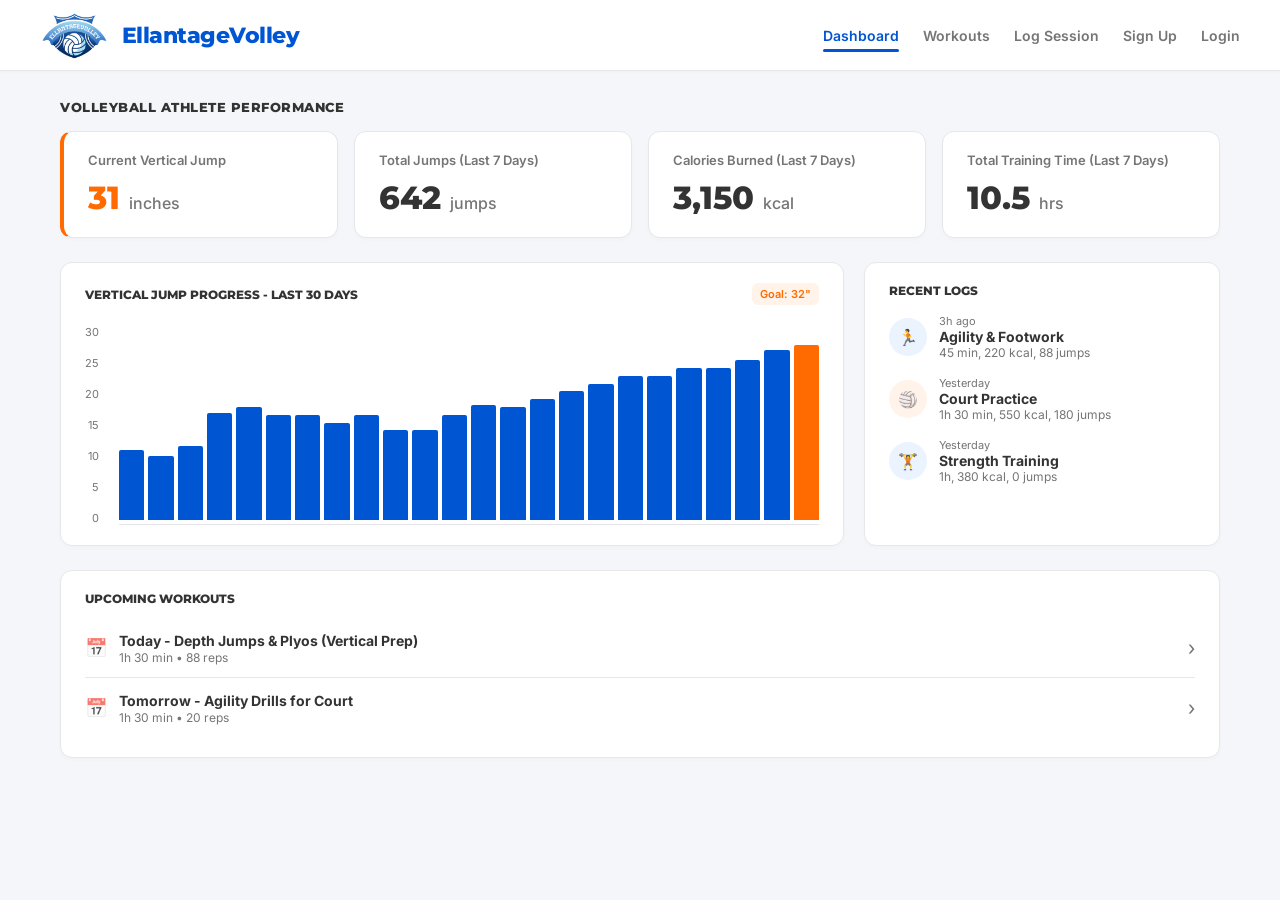
==== index.html @ fde2100e "Add files via upload" ====
<!DOCTYPE html>
<html lang="en">
<head>
  <meta charset="UTF-8">
  <meta name="viewport" content="width=device-width, initial-scale=1.0">
  <title>EllantageVolley | Volleyball Fitness & Jump Tracker</title>
  <link rel="shortcut icon" href="logo.png">
  <link rel="stylesheet" href="style.css">
</head>
<body>

  <!-- Top Navigation Bar -->
  <header id="navbar">
    <div id="logo-container">
      <img src="logo.png" alt="EllantageVolley Logo" id="logo-img">
      <span id="logo-text">EllantageVolley</span>
    </div>
    <nav id="nav-links">
      <a href="#" class="nav-item active">Dashboard</a>
      <a href="#" class="nav-item">Workouts</a>
      <a href="#" class="nav-item">Log Session</a>
      <a href="signup.html" class="nav-item">Sign Up</a>
      <a href="login.html" class="nav-item">Login</a>
    </nav>
  </header>

  <!-- Main Dashboard Wrapper -->
  <main class="dashboard-container">
    <h1 class="page-title">VOLLEYBALL ATHLETE PERFORMANCE</h1>

    <!-- KPI Summary Cards Grid -->
    <section class="kpi-grid">
      <div class="card kpi-card highlight-card">
        <h2>Current Vertical Jump</h2>
        <div class="stat-value text-orange">31 <span class="unit">inches</span></div>
      </div>
      <div class="card kpi-card">
        <h2>Total Jumps (Last 7 Days)</h2>
        <div class="stat-value">642 <span class="unit">jumps</span></div>
      </div>
      <div class="card kpi-card">
        <h2>Calories Burned (Last 7 Days)</h2>
        <div class="stat-value">3,150 <span class="unit">kcal</span></div>
      </div>
      <div class="card kpi-card">
        <h2>Total Training Time (Last 7 Days)</h2>
        <div class="stat-value">10.5 <span class="unit">hrs</span></div>
      </div>
    </section>

    <!-- Main Content Area: Bar Chart & Recent Activity -->
    <div class="main-grid">
      
      <!-- Progress Bar Chart -->
      <section class="card chart-section">
        <div class="chart-header">
          <h2>VERTICAL JUMP PROGRESS - LAST 30 DAYS</h2>
          <span class="target-badge">Goal: 32"</span>
        </div>
        <div class="chart-container">
          <div class="y-axis">
            <span>30</span>
            <span>25</span>
            <span>20</span>
            <span>15</span>
            <span>10</span>
            <span>5</span>
            <span>0</span>
          </div>
          <div class="bars-wrapper">
            <div class="bar" style="--height: 36%;"></div>
            <div class="bar" style="--height: 33%;"></div>
            <div class="bar" style="--height: 38%;"></div>
            <div class="bar" style="--height: 55%;"></div>
            <div class="bar" style="--height: 58%;"></div>
            <div class="bar" style="--height: 54%;"></div>
            <div class="bar" style="--height: 54%;"></div>
            <div class="bar" style="--height: 50%;"></div>
            <div class="bar" style="--height: 54%;"></div>
            <div class="bar" style="--height: 46%;"></div>
            <div class="bar" style="--height: 46%;"></div>
            <div class="bar" style="--height: 54%;"></div>
            <div class="bar" style="--height: 59%;"></div>
            <div class="bar" style="--height: 58%;"></div>
            <div class="bar" style="--height: 62%;"></div>
            <div class="bar" style="--height: 66%;"></div>
            <div class="bar" style="--height: 70%;"></div>
            <div class="bar" style="--height: 74%;"></div>
            <div class="bar" style="--height: 74%;"></div>
            <div class="bar" style="--height: 78%;"></div>
            <div class="bar" style="--height: 78%;"></div>
            <div class="bar" style="--height: 82%;"></div>
            <div class="bar" style="--height: 87%;"></div>
            <div class="bar bar-accent" style="--height: 90%;"></div>
          </div>
        </div>
      </section>

      <!-- Recent Workout Logs -->
      <section class="card recent-logs">
        <h2>RECENT LOGS</h2>
        <ul class="logs-list">
          <li class="log-item">
            <div class="icon-circle">🏃</div>
            <div class="log-details">
              <span class="time-ago">3h ago</span>
              <strong>Agility & Footwork</strong>
              <p>45 min, 220 kcal, 88 jumps</p>
            </div>
          </li>
          <li class="log-item">
            <div class="icon-circle icon-orange">🏐</div>
            <div class="log-details">
              <span class="time-ago">Yesterday</span>
              <strong>Court Practice</strong>
              <p>1h 30 min, 550 kcal, 180 jumps</p>
            </div>
          </li>
          <li class="log-item">
            <div class="icon-circle">🏋️</div>
            <div class="log-details">
              <span class="time-ago">Yesterday</span>
              <strong>Strength Training</strong>
              <p>1h, 380 kcal, 0 jumps</p>
            </div>
          </li>
        </ul>
      </section>

    </div>

    <!-- Upcoming Sessions Block -->
    <section class="card upcoming-section">
      <h2>UPCOMING WORKOUTS</h2>
      <div class="upcoming-item">
        <div class="upcoming-info">
          <span class="calendar-icon">📅</span>
          <div>
            <strong>Today - Depth Jumps & Plyos (Vertical Prep)</strong>
            <p>1h 30 min • 88 reps</p>
          </div>
        </div>
        <span class="arrow">&rsaquo;</span>
      </div>
      <div class="upcoming-item">
        <div class="upcoming-info">
          <span class="calendar-icon">📅</span>
          <div>
            <strong>Tomorrow - Agility Drills for Court</strong>
            <p>1h 30 min • 20 reps</p>
          </div>
        </div>
        <span class="arrow">&rsaquo;</span>
      </div>
    </section>

  </main>
</body>
</html>
---- style.css ----
@import url('https://fonts.googleapis.com/css2?family=Montserrat:wght@600;700;800&family=Inter:wght@400;500;600&display=swap');

/* Color Variables */
:root {
  --primary-blue: #0056D2;
  --secondary-orange: #FF6B00;
  --dark-slate: #333333;
  --bg-color: #F4F6F9;
  --card-bg: #FFFFFF;
  --text-muted: #757575;
  --border-color: #E5E7EB;
}

* {
  box-sizing: border-box;
  margin: 0;
  padding: 0;
}

body {
  font-family: 'Inter', -apple-system, BlinkMacSystemFont, sans-serif;
  background-color: var(--bg-color);
  color: var(--dark-slate);
  padding-bottom: 40px;
}

/* Responsive Navigation Bar */
#navbar {
  display: flex;
  justify-content: space-between;
  align-items: center;
  background-color: var(--card-bg);
  padding: 10px 40px;
  border-bottom: 1px solid var(--border-color);
  box-shadow: 0 1px 3px rgba(0,0,0,0.03);
}

#logo-container {
  display: flex;
  align-items: center;
  gap: 12px;
}

#logo-img {
  height: 50px;
  width: auto;
  object-fit: contain;
}

#logo-text {
  font-family: 'Montserrat', sans-serif;
  font-size: 22px;
  font-weight: 800;
  letter-spacing: -0.5px;
  color: var(--primary-blue);
}

#nav-links {
  display: flex;
  gap: 24px;
}

.nav-item {
  text-decoration: none;
  color: var(--text-muted);
  font-size: 14px;
  font-weight: 600;
  padding: 8px 0;
  position: relative;
  transition: color 0.2s ease;
}

.nav-item:hover, .nav-item.active {
  color: var(--primary-blue);
}

.nav-item.active::after {
  content: '';
  position: absolute;
  bottom: 0;
  left: 0;
  width: 100%;
  height: 3px;
  background-color: var(--primary-blue);
  border-radius: 2px;
}

/* Dashboard Layout Structure */
.dashboard-container {
  max-width: 1200px;
  margin: 28px auto 0 auto;
  padding: 0 20px;
}

.page-title {
  font-family: 'Montserrat', sans-serif;
  font-size: 13px;
  font-weight: 800;
  letter-spacing: 0.5px;
  margin-bottom: 16px;
  color: var(--dark-slate);
}

/* Cards Design */
.card {
  background-color: var(--card-bg);
  border-radius: 12px;
  padding: 20px 24px;
  border: 1px solid var(--border-color);
  box-shadow: 0 2px 4px rgba(0, 0, 0, 0.02);
}

/* Responsive KPI Cards Grid */
.kpi-grid {
  display: grid;
  grid-template-columns: repeat(4, 1fr);
  gap: 16px;
  margin-bottom: 24px;
}

.kpi-card h2 {
  font-size: 13px;
  color: var(--text-muted);
  font-weight: 600;
  margin-bottom: 10px;
}

.kpi-card.highlight-card {
  border-left: 4px solid var(--secondary-orange);
}

.stat-value {
  font-family: 'Montserrat', sans-serif;
  font-size: 32px;
  font-weight: 800;
  color: var(--dark-slate);
}

.text-orange {
  color: var(--secondary-orange);
}

.stat-value .unit {
  font-family: 'Inter', sans-serif;
  font-size: 16px;
  font-weight: 500;
  color: var(--text-muted);
}

/* Chart & Recent Activity Grid Split */
.main-grid {
  display: grid;
  grid-template-columns: 2.2fr 1fr;
  gap: 20px;
  margin-bottom: 24px;
}

/* Chart Styles */
.chart-header {
  display: flex;
  justify-content: space-between;
  align-items: center;
  margin-bottom: 20px;
}

.chart-header h2 {
  font-family: 'Montserrat', sans-serif;
  font-size: 12px;
  font-weight: 800;
  color: var(--dark-slate);
}

.target-badge {
  font-size: 11px;
  font-weight: 600;
  background-color: #FFF3EA;
  color: var(--secondary-orange);
  padding: 4px 8px;
  border-radius: 6px;
}

.chart-container {
  display: flex;
  height: 200px;
  gap: 12px;
}

.y-axis {
  display: flex;
  flex-direction: column;
  justify-content: space-between;
  font-size: 11px;
  color: var(--text-muted);
  text-align: right;
  padding-right: 8px;
}

.bars-wrapper {
  display: flex;
  align-items: flex-end;
  justify-content: space-between;
  flex-grow: 1;
  border-bottom: 1px solid var(--border-color);
  padding-bottom: 4px;
  gap: 4px;
}

.bar {
  flex-grow: 1;
  background-color: var(--primary-blue);
  height: var(--height);
  border-top-left-radius: 2px;
  border-top-right-radius: 2px;
  transition: opacity 0.2s;
}

.bar-accent {
  background-color: var(--secondary-orange);
}

.bar:hover {
  opacity: 0.8;
}

/* Recent Activity Feed */
.recent-logs h2 {
  font-family: 'Montserrat', sans-serif;
  font-size: 12px;
  font-weight: 800;
  color: var(--dark-slate);
  margin-bottom: 16px;
}

.logs-list {
  list-style: none;
  display: flex;
  flex-direction: column;
  gap: 16px;
}

.log-item {
  display: flex;
  align-items: center;
  gap: 12px;
}

.icon-circle {
  width: 38px;
  height: 38px;
  background-color: #EBF3FF;
  border-radius: 50%;
  display: flex;
  align-items: center;
  justify-content: center;
  font-size: 16px;
}

.icon-orange {
  background-color: #FFF3EA;
}

.log-details {
  display: flex;
  flex-direction: column;
}

.time-ago {
  font-size: 11px;
  color: var(--text-muted);
}

.log-details strong {
  font-size: 14px;
  color: var(--dark-slate);
}

.log-details p {
  font-size: 12px;
  color: var(--text-muted);
}

/* Upcoming Workouts Section */
.upcoming-section h2 {
  font-family: 'Montserrat', sans-serif;
  font-size: 12px;
  font-weight: 800;
  color: var(--dark-slate);
  margin-bottom: 12px;
}

.upcoming-item {
  display: flex;
  justify-content: space-between;
  align-items: center;
  padding: 12px 0;
  border-bottom: 1px solid var(--border-color);
}

.upcoming-item:last-child {
  border-bottom: none;
}

.upcoming-info {
  display: flex;
  align-items: center;
  gap: 12px;
}

.calendar-icon {
  font-size: 18px;
  opacity: 0.7;
}

.upcoming-info strong {
  font-size: 14px;
  color: var(--dark-slate);
}

.upcoming-info p {
  font-size: 12px;
  color: var(--text-muted);
}

.arrow {
  font-size: 20px;
  color: var(--text-muted);
}

/* ===================================================
   RESPONSIVE MEDIA QUERIES
   =================================================== */

/* Tablet (Max-width 1024px) */
@media (max-width: 1024px) {
  .kpi-grid {
    grid-template-columns: repeat(2, 1fr);
  }
  .main-grid {
    grid-template-columns: 1fr;
  }
}

/* Mobile (Max-width 640px) */
@media (max-width: 640px) {
  #navbar {
    padding: 12px 16px;
    flex-direction: column;
    gap: 12px;
  }

  #nav-links {
    gap: 14px;
    font-size: 13px;
    width: 100%;
    justify-content: space-between;
    overflow-x: auto;
  }

  .dashboard-container {
    padding: 0 12px;
    margin-top: 16px;
  }

  .kpi-grid {
    grid-template-columns: 1fr;
  }

  .stat-value {
    font-size: 26px;
  }

  .chart-container {
    height: 160px;
  }

  .bars-wrapper {
    gap: 2px;
  }
}
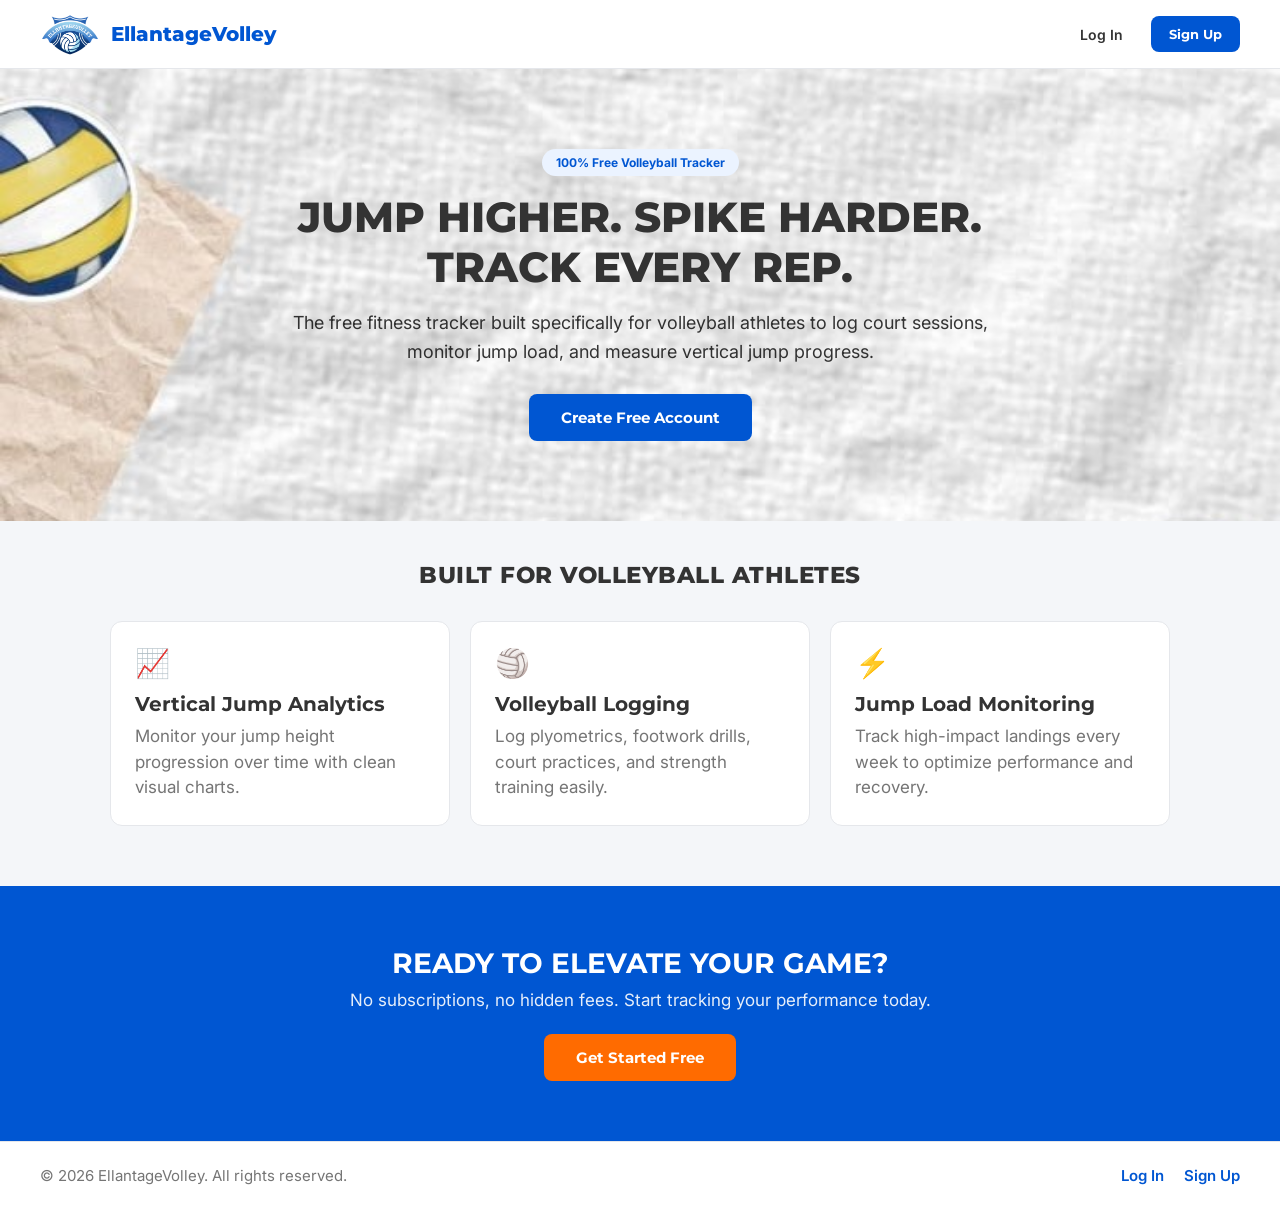
==== commit a330d69d: "Add files via upload" ====
--- a/index.html
+++ b/index.html
@@ -3,9 +3,12 @@
 <head>
   <meta charset="UTF-8">
   <meta name="viewport" content="width=device-width, initial-scale=1.0">
-  <title>EllantageVolley | Volleyball Fitness & Jump Tracker</title>
+  <title>EllantageVolley | Free Volleyball Fitness & Jump Tracker</title>
   <link rel="shortcut icon" href="logo.png">
   <link rel="stylesheet" href="style.css">
+  <link rel="preconnect" href="https://fonts.googleapis.com">
+  <link rel="preconnect" href="https://fonts.gstatic.com" crossorigin>
+  <link href="https://fonts.googleapis.com/css2?family=Inter:wght@400;500;600&family=Montserrat:wght@700;800&display=swap" rel="stylesheet">
 </head>
 <body>
 
@@ -15,145 +18,61 @@
       <img src="logo.png" alt="EllantageVolley Logo" id="logo-img">
       <span id="logo-text">EllantageVolley</span>
     </div>
-    <nav id="nav-links">
-      <a href="#" class="nav-item active">Dashboard</a>
-      <a href="#" class="nav-item">Workouts</a>
-      <a href="#" class="nav-item">Log Session</a>
-      <a href="signup.html" class="nav-item">Sign Up</a>
-      <a href="login.html" class="nav-item">Login</a>
-    </nav>
+    <div class="nav-auth-buttons">
+      <a href="login.html" class="btn-secondary">Log In</a>
+      <a href="signup.html" class="btn-primary">Sign Up</a>
+    </div>
   </header>
 
-  <!-- Main Dashboard Wrapper -->
-  <main class="dashboard-container">
-    <h1 class="page-title">VOLLEYBALL ATHLETE PERFORMANCE</h1>
+  <!-- Hero Section -->
+  <section class="hero">
+    <div class="hero-content">
+      <span class="badge">100% Free Volleyball Tracker</span>
+      <h1>JUMP HIGHER. SPIKE HARDER. TRACK EVERY REP.</h1>
+      <p>The free fitness tracker built specifically for volleyball athletes to log court sessions, monitor jump load, and measure vertical jump progress.</p>
+      <div class="hero-cta">
+        <a href="signup.html" class="btn-hero">Create Free Account</a>
+      </div>
+    </div>
+  </section>
 
-    <!-- KPI Summary Cards Grid -->
-    <section class="kpi-grid">
-      <div class="card kpi-card highlight-card">
-        <h2>Current Vertical Jump</h2>
-        <div class="stat-value text-orange">31 <span class="unit">inches</span></div>
+  <!-- Features Section -->
+  <section class="features-section">
+    <h2 class="section-title">BUILT FOR VOLLEYBALL ATHLETES</h2>
+    <div class="features-grid">
+      <div class="feature-card">
+        <div class="feature-icon">📈</div>
+        <h3>Vertical Jump Analytics</h3>
+        <p>Monitor your jump height progression over time with clean visual charts.</p>
       </div>
-      <div class="card kpi-card">
-        <h2>Total Jumps (Last 7 Days)</h2>
-        <div class="stat-value">642 <span class="unit">jumps</span></div>
+      <div class="feature-card">
+        <div class="feature-icon">🏐</div>
+        <h3>Volleyball Logging</h3>
+        <p>Log plyometrics, footwork drills, court practices, and strength training easily.</p>
       </div>
-      <div class="card kpi-card">
-        <h2>Calories Burned (Last 7 Days)</h2>
-        <div class="stat-value">3,150 <span class="unit">kcal</span></div>
+      <div class="feature-card">
+        <div class="feature-icon">⚡</div>
+        <h3>Jump Load Monitoring</h3>
+        <p>Track high-impact landings every week to optimize performance and recovery.</p>
       </div>
-      <div class="card kpi-card">
-        <h2>Total Training Time (Last 7 Days)</h2>
-        <div class="stat-value">10.5 <span class="unit">hrs</span></div>
-      </div>
-    </section>
+    </div>
+  </section>
 
-    <!-- Main Content Area: Bar Chart & Recent Activity -->
-    <div class="main-grid">
-      
-      <!-- Progress Bar Chart -->
-      <section class="card chart-section">
-        <div class="chart-header">
-          <h2>VERTICAL JUMP PROGRESS - LAST 30 DAYS</h2>
-          <span class="target-badge">Goal: 32"</span>
-        </div>
-        <div class="chart-container">
-          <div class="y-axis">
-            <span>30</span>
-            <span>25</span>
-            <span>20</span>
-            <span>15</span>
-            <span>10</span>
-            <span>5</span>
-            <span>0</span>
-          </div>
-          <div class="bars-wrapper">
-            <div class="bar" style="--height: 36%;"></div>
-            <div class="bar" style="--height: 33%;"></div>
-            <div class="bar" style="--height: 38%;"></div>
-            <div class="bar" style="--height: 55%;"></div>
-            <div class="bar" style="--height: 58%;"></div>
-            <div class="bar" style="--height: 54%;"></div>
-            <div class="bar" style="--height: 54%;"></div>
-            <div class="bar" style="--height: 50%;"></div>
-            <div class="bar" style="--height: 54%;"></div>
-            <div class="bar" style="--height: 46%;"></div>
-            <div class="bar" style="--height: 46%;"></div>
-            <div class="bar" style="--height: 54%;"></div>
-            <div class="bar" style="--height: 59%;"></div>
-            <div class="bar" style="--height: 58%;"></div>
-            <div class="bar" style="--height: 62%;"></div>
-            <div class="bar" style="--height: 66%;"></div>
-            <div class="bar" style="--height: 70%;"></div>
-            <div class="bar" style="--height: 74%;"></div>
-            <div class="bar" style="--height: 74%;"></div>
-            <div class="bar" style="--height: 78%;"></div>
-            <div class="bar" style="--height: 78%;"></div>
-            <div class="bar" style="--height: 82%;"></div>
-            <div class="bar" style="--height: 87%;"></div>
-            <div class="bar bar-accent" style="--height: 90%;"></div>
-          </div>
-        </div>
-      </section>
+  <!-- CTA Banner -->
+  <section class="cta-banner">
+    <h2>READY TO ELEVATE YOUR GAME?</h2>
+    <p>No subscriptions, no hidden fees. Start tracking your performance today.</p>
+    <a href="signup.html" class="btn-hero-orange">Get Started Free</a>
+  </section>
 
-      <!-- Recent Workout Logs -->
-      <section class="card recent-logs">
-        <h2>RECENT LOGS</h2>
-        <ul class="logs-list">
-          <li class="log-item">
-            <div class="icon-circle">🏃</div>
-            <div class="log-details">
-              <span class="time-ago">3h ago</span>
-              <strong>Agility & Footwork</strong>
-              <p>45 min, 220 kcal, 88 jumps</p>
-            </div>
-          </li>
-          <li class="log-item">
-            <div class="icon-circle icon-orange">🏐</div>
-            <div class="log-details">
-              <span class="time-ago">Yesterday</span>
-              <strong>Court Practice</strong>
-              <p>1h 30 min, 550 kcal, 180 jumps</p>
-            </div>
-          </li>
-          <li class="log-item">
-            <div class="icon-circle">🏋️</div>
-            <div class="log-details">
-              <span class="time-ago">Yesterday</span>
-              <strong>Strength Training</strong>
-              <p>1h, 380 kcal, 0 jumps</p>
-            </div>
-          </li>
-        </ul>
-      </section>
+  <!-- Footer -->
+  <footer>
+    <p>&copy; 2026 EllantageVolley. All rights reserved.</p>
+    <div class="footer-links">
+      <a href="login.html">Log In</a>
+      <a href="signup.html">Sign Up</a>
+    </div>
+  </footer>
 
-    </div>
-
-    <!-- Upcoming Sessions Block -->
-    <section class="card upcoming-section">
-      <h2>UPCOMING WORKOUTS</h2>
-      <div class="upcoming-item">
-        <div class="upcoming-info">
-          <span class="calendar-icon">📅</span>
-          <div>
-            <strong>Today - Depth Jumps & Plyos (Vertical Prep)</strong>
-            <p>1h 30 min • 88 reps</p>
-          </div>
-        </div>
-        <span class="arrow">&rsaquo;</span>
-      </div>
-      <div class="upcoming-item">
-        <div class="upcoming-info">
-          <span class="calendar-icon">📅</span>
-          <div>
-            <strong>Tomorrow - Agility Drills for Court</strong>
-            <p>1h 30 min • 20 reps</p>
-          </div>
-        </div>
-        <span class="arrow">&rsaquo;</span>
-      </div>
-    </section>
-
-  </main>
 </body>
 </html>
--- a/style.css
+++ b/style.css
@@ -1,6 +1,5 @@
-@import url('https://fonts.googleapis.com/css2?family=Montserrat:wght@600;700;800&family=Inter:wght@400;500;600&display=swap');
-
-/* Color Variables */
+@import url('https://fonts.googleapis.com/css2?family=Montserrat:wght@700;800&family=Inter:wght@400;500;600&display=swap');
+
 :root {
   --primary-blue: #0056D2;
   --secondary-orange: #FF6B00;
@@ -18,362 +17,325 @@
 }
 
 body {
-  font-family: 'Inter', -apple-system, BlinkMacSystemFont, sans-serif;
+  font-family: 'Inter', sans-serif;
   background-color: var(--bg-color);
   color: var(--dark-slate);
-  padding-bottom: 40px;
-}
-
-/* Responsive Navigation Bar */
+}
+
+/* Navbar */
 #navbar {
   display: flex;
   justify-content: space-between;
   align-items: center;
   background-color: var(--card-bg);
-  padding: 10px 40px;
+  padding: 12px 40px;
   border-bottom: 1px solid var(--border-color);
-  box-shadow: 0 1px 3px rgba(0,0,0,0.03);
 }
 
 #logo-container {
   display: flex;
   align-items: center;
+  gap: 10px;
+}
+
+#logo-img {
+  height: 44px;
+  width: auto;
+}
+
+#logo-text {
+  font-family: 'Montserrat', sans-serif;
+  font-size: 20px;
+  font-weight: 800;
+  color: var(--primary-blue);
+}
+
+.nav-auth-buttons {
+  display: flex;
   gap: 12px;
-}
-
-#logo-img {
-  height: 50px;
-  width: auto;
-  object-fit: contain;
-}
-
-#logo-text {
-  font-family: 'Montserrat', sans-serif;
-  font-size: 22px;
+  align-items: center;
+}
+
+.btn-secondary {
+  text-decoration: none;
+  color: var(--dark-slate);
+  font-weight: 600;
+  font-size: 14px;
+  padding: 8px 16px;
+}
+.btn-secondary:hover{
+    color: var(--secondary-orange);
+    transition: .9s;
+}
+
+.btn-primary {
+  text-decoration: none;
+  background-color: var(--primary-blue);
+  color: #FFFFFF;
+  font-family: 'Montserrat', sans-serif;
+  font-weight: 700;
+  font-size: 13px;
+  padding: 10px 18px;
+  border-radius: 8px;
+  transition: background-color 0.2s;
+}
+
+.btn-primary:hover {
+  background-color: var(--secondary-orange);
+}
+
+/* Hero Section */
+.hero {
+  padding: 80px 20px;
+  text-align: center;
+  background-image: url(bg.jpg);
+  background-repeat: no-repeat;
+  background-size: cover;
+  /* background: linear-gradient(180deg, #FFFFFF 0%, var(--bg-color) 100%); */
+}
+
+.hero-content {
+  max-width: 700px;
+  margin: 0 auto;
+}
+
+.badge {
+  background-color: #EBF3FF;
+  color: var(--primary-blue);
+  font-size: 12px;
+  font-weight: 700;
+  padding: 6px 14px;
+  border-radius: 20px;
+  display: inline-block;
+  margin-bottom: 16px;
+}
+
+.hero h1 {
+  font-family: 'Montserrat', sans-serif;
+  font-size: 42px;
   font-weight: 800;
-  letter-spacing: -0.5px;
-  color: var(--primary-blue);
-}
-
-#nav-links {
-  display: flex;
-  gap: 24px;
-}
-
-.nav-item {
-  text-decoration: none;
-  color: var(--text-muted);
-  font-size: 14px;
-  font-weight: 600;
-  padding: 8px 0;
-  position: relative;
-  transition: color 0.2s ease;
-}
-
-.nav-item:hover, .nav-item.active {
-  color: var(--primary-blue);
-}
-
-.nav-item.active::after {
-  content: '';
-  position: absolute;
-  bottom: 0;
-  left: 0;
-  width: 100%;
-  height: 3px;
-  background-color: var(--primary-blue);
-  border-radius: 2px;
-}
-
-/* Dashboard Layout Structure */
-.dashboard-container {
-  max-width: 1200px;
-  margin: 28px auto 0 auto;
-  padding: 0 20px;
-}
-
-.page-title {
-  font-family: 'Montserrat', sans-serif;
-  font-size: 13px;
-  font-weight: 800;
-  letter-spacing: 0.5px;
+  line-height: 1.2;
   margin-bottom: 16px;
   color: var(--dark-slate);
 }
 
-/* Cards Design */
-.card {
-  background-color: var(--card-bg);
+.hero p {
+  font-size: 18px;
+  color:rgba(0, 0, 0, 0.788);
+  line-height: 1.6;
+  margin-bottom: 28px;
+}
+
+.btn-hero {
+  text-decoration: none;
+  background-color: var(--primary-blue);
+  color: #FFFFFF;
+  font-family: 'Montserrat', sans-serif;
+  font-size: 15px;
+  font-weight: 700;
+  padding: 14px 32px;
+  border-radius: 8px;
+  display: inline-block;
+}
+.btn-hero:hover{
+    background-color: var(--secondary-orange);
+    transition: .9s;
+}
+
+/* Features */
+.features-section {
+  max-width: 1100px;
+  margin: 40px auto;
+  padding: 0 20px;
+}
+
+.section-title {
+  font-family: 'Montserrat', sans-serif;
+  font-size: 23px;
+  font-weight: 800;
+  text-align: center;
+  letter-spacing: 0.5px;
+  margin-bottom: 32px;
+}
+
+.features-grid {
+  display: grid;
+  grid-template-columns: repeat(auto-fit, minmax(280px, 1fr));
+  gap: 20px;
+}
+
+.feature-card {
+  background: var(--card-bg);
+  padding: 24px;
   border-radius: 12px;
-  padding: 20px 24px;
   border: 1px solid var(--border-color);
-  box-shadow: 0 2px 4px rgba(0, 0, 0, 0.02);
-}
-
-/* Responsive KPI Cards Grid */
-.kpi-grid {
-  display: grid;
-  grid-template-columns: repeat(4, 1fr);
-  gap: 16px;
+}
+.feature-card:hover{
+    transform: translateY(-6px) scale(1.01);
+    border-color: #0056D2;
+    transition: .9s;
+}
+
+.feature-icon {
+  font-size: 28px;
+  margin-bottom: 12px;
+}
+
+.feature-card h3 {
+  font-family: 'Montserrat', sans-serif;
+  font-size: 20px;
+  margin-bottom: 8px;
+}
+
+.feature-card p {
+  font-size: 17px;
+  color: var(--text-muted);
+  line-height: 1.5;
+}
+
+/* CTA Banner */
+.cta-banner {
+  background-color: var(--primary-blue);
+  color: #FFFFFF;
+  text-align: center;
+  padding: 60px 20px;
+  margin-top: 60px;
+}
+
+.cta-banner h2 {
+  font-family: 'Montserrat', sans-serif;
+  font-size: 28px;
+  margin-bottom: 10px;
+}
+
+.cta-banner p {
+  font-size: 17px;
   margin-bottom: 24px;
-}
-
-.kpi-card h2 {
-  font-size: 13px;
-  color: var(--text-muted);
-  font-weight: 600;
-  margin-bottom: 10px;
-}
-
-.kpi-card.highlight-card {
-  border-left: 4px solid var(--secondary-orange);
-}
-
-.stat-value {
-  font-family: 'Montserrat', sans-serif;
-  font-size: 32px;
-  font-weight: 800;
-  color: var(--dark-slate);
-}
-
-.text-orange {
-  color: var(--secondary-orange);
-}
-
-.stat-value .unit {
-  font-family: 'Inter', sans-serif;
-  font-size: 16px;
-  font-weight: 500;
-  color: var(--text-muted);
-}
-
-/* Chart & Recent Activity Grid Split */
-.main-grid {
-  display: grid;
-  grid-template-columns: 2.2fr 1fr;
-  gap: 20px;
-  margin-bottom: 24px;
-}
-
-/* Chart Styles */
-.chart-header {
+  opacity: 0.9;
+}
+
+.btn-hero-orange {
+  text-decoration: none;
+  background-color: var(--secondary-orange);
+  color: #FFFFFF;
+  font-family: 'Montserrat', sans-serif;
+  font-size: 15px;
+  font-weight: 700;
+  padding: 14px 32px;
+  border-radius: 8px;
+  display: inline-block;
+}
+.btn-hero-orange:hover{
+    background-color: #FFFFFF;
+    color: #0056D2;
+    transition: .9s;
+}
+/* Footer */
+footer {
   display: flex;
   justify-content: space-between;
   align-items: center;
-  margin-bottom: 20px;
-}
-
-.chart-header h2 {
-  font-family: 'Montserrat', sans-serif;
-  font-size: 12px;
-  font-weight: 800;
-  color: var(--dark-slate);
-}
-
-.target-badge {
-  font-size: 11px;
+  padding: 24px 40px;
+  background-color: var(--card-bg);
+  border-top: 1px solid var(--border-color);
+  font-size: 15px;
+  color: var(--text-muted);
+}
+
+.footer-links a {
+  color: var(--primary-blue);
+  text-decoration: none;
+  margin-left: 16px;
   font-weight: 600;
-  background-color: #FFF3EA;
-  color: var(--secondary-orange);
-  padding: 4px 8px;
-  border-radius: 6px;
-}
-
-.chart-container {
-  display: flex;
-  height: 200px;
-  gap: 12px;
-}
-
-.y-axis {
-  display: flex;
-  flex-direction: column;
-  justify-content: space-between;
-  font-size: 11px;
-  color: var(--text-muted);
-  text-align: right;
-  padding-right: 8px;
-}
-
-.bars-wrapper {
-  display: flex;
-  align-items: flex-end;
-  justify-content: space-between;
-  flex-grow: 1;
-  border-bottom: 1px solid var(--border-color);
-  padding-bottom: 4px;
-  gap: 4px;
-}
-
-.bar {
-  flex-grow: 1;
-  background-color: var(--primary-blue);
-  height: var(--height);
-  border-top-left-radius: 2px;
-  border-top-right-radius: 2px;
-  transition: opacity 0.2s;
-}
-
-.bar-accent {
-  background-color: var(--secondary-orange);
-}
-
-.bar:hover {
-  opacity: 0.8;
-}
-
-/* Recent Activity Feed */
-.recent-logs h2 {
-  font-family: 'Montserrat', sans-serif;
-  font-size: 12px;
-  font-weight: 800;
-  color: var(--dark-slate);
-  margin-bottom: 16px;
-}
-
-.logs-list {
-  list-style: none;
-  display: flex;
-  flex-direction: column;
-  gap: 16px;
-}
-
-.log-item {
-  display: flex;
-  align-items: center;
-  gap: 12px;
-}
-
-.icon-circle {
-  width: 38px;
-  height: 38px;
-  background-color: #EBF3FF;
-  border-radius: 50%;
-  display: flex;
-  align-items: center;
-  justify-content: center;
-  font-size: 16px;
-}
-
-.icon-orange {
-  background-color: #FFF3EA;
-}
-
-.log-details {
-  display: flex;
-  flex-direction: column;
-}
-
-.time-ago {
-  font-size: 11px;
-  color: var(--text-muted);
-}
-
-.log-details strong {
-  font-size: 14px;
-  color: var(--dark-slate);
-}
-
-.log-details p {
-  font-size: 12px;
-  color: var(--text-muted);
-}
-
-/* Upcoming Workouts Section */
-.upcoming-section h2 {
-  font-family: 'Montserrat', sans-serif;
-  font-size: 12px;
-  font-weight: 800;
-  color: var(--dark-slate);
-  margin-bottom: 12px;
-}
-
-.upcoming-item {
-  display: flex;
-  justify-content: space-between;
-  align-items: center;
-  padding: 12px 0;
-  border-bottom: 1px solid var(--border-color);
-}
-
-.upcoming-item:last-child {
-  border-bottom: none;
-}
-
-.upcoming-info {
-  display: flex;
-  align-items: center;
-  gap: 12px;
-}
-
-.calendar-icon {
-  font-size: 18px;
-  opacity: 0.7;
-}
-
-.upcoming-info strong {
-  font-size: 14px;
-  color: var(--dark-slate);
-}
-
-.upcoming-info p {
-  font-size: 12px;
-  color: var(--text-muted);
-}
-
-.arrow {
-  font-size: 20px;
-  color: var(--text-muted);
-}
-
+}
+.footer-links a:hover{
+    color: #FF6B00;
+    transition: .9s;
+}
+
+/* Mobile Responsive */
+@media (max-width: 640px) {
+  .hero h1 { font-size: 28px; }
+  #navbar { padding: 12px 16px; }
+  footer { flex-direction: column; gap: 12px; text-align: center; }
+}
 /* ===================================================
-   RESPONSIVE MEDIA QUERIES
+   MOBILE NAVBAR FIX (Works on 320px - 480px)
    =================================================== */
 
-/* Tablet (Max-width 1024px) */
-@media (max-width: 1024px) {
-  .kpi-grid {
-    grid-template-columns: repeat(2, 1fr);
-  }
-  .main-grid {
-    grid-template-columns: 1fr;
-  }
-}
-
-/* Mobile (Max-width 640px) */
-@media (max-width: 640px) {
+@media (max-width: 480px) {
+  /* Prevent full-page horizontal scrolling */
+  html, body {
+    overflow-x: hidden;
+    width: 100%;
+  }
+
+  /* 1. Header layout: Stacks Logo top, Buttons bottom */
   #navbar {
-    padding: 12px 16px;
-    flex-direction: column;
-    gap: 12px;
-  }
-
-  #nav-links {
-    gap: 14px;
-    font-size: 13px;
-    width: 100%;
-    justify-content: space-between;
-    overflow-x: auto;
-  }
-
-  .dashboard-container {
-    padding: 0 12px;
-    margin-top: 16px;
-  }
-
-  .kpi-grid {
-    grid-template-columns: 1fr;
-  }
-
-  .stat-value {
-    font-size: 26px;
-  }
-
-  .chart-container {
-    height: 160px;
-  }
-
-  .bars-wrapper {
-    gap: 2px;
+    padding: 10px 14px !important;
+    flex-direction: column !important;
+    align-items: center !important;
+    gap: 10px !important;
+    width: 100% !important;
+    box-sizing: border-box !important;
+  }
+
+  /* 2. Compact Logo */
+  #logo-container {
+    display: flex;
+    align-items: center;
+    justify-content: center;
+    gap: 8px;
+  }
+
+  #logo-img {
+    height: 28px !important;
+    width: auto !important;
+  }
+
+  #logo-text {
+    font-size: 16px !important;
+    white-space: nowrap;
+  }
+
+  /* 3. Button Container */
+  .nav-auth-buttons {
+    display: flex !important;
+    flex-direction: row !important;
+    align-items: center !important;
+    justify-content: center !important;
+    gap: 8px !important;
+    width: 100% !important;
+  }
+
+  /* 4. Fix Button Sizing & Prevent Vertical Text Stacking */
+  .btn-primary, 
+  .btn-secondary {
+    white-space: nowrap !important; /* FORCES text onto 1 line */
+    font-size: 12px !important;
+    padding: 6px 14px !important;
+    border-radius: 6px !important;
+    text-align: center !important;
+    display: inline-block !important;
+    line-height: 1.2 !important;
+    height: auto !important;
+  }
+
+  .btn-primary {
+    background-color: #0056D2 !important;
+    color: #ffffff !important;
+    font-weight: 700 !important;
+  }
+
+  .btn-secondary {
+    color: #333333 !important;
+    font-weight: 600 !important;
+  }
+
+  /* 5. Scale down the giant hero headline on mobile */
+  .hero h1 {
+    font-size: 24px !important;
+    line-height: 1.2 !important;
+    padding: 0 10px;
   }
 }
